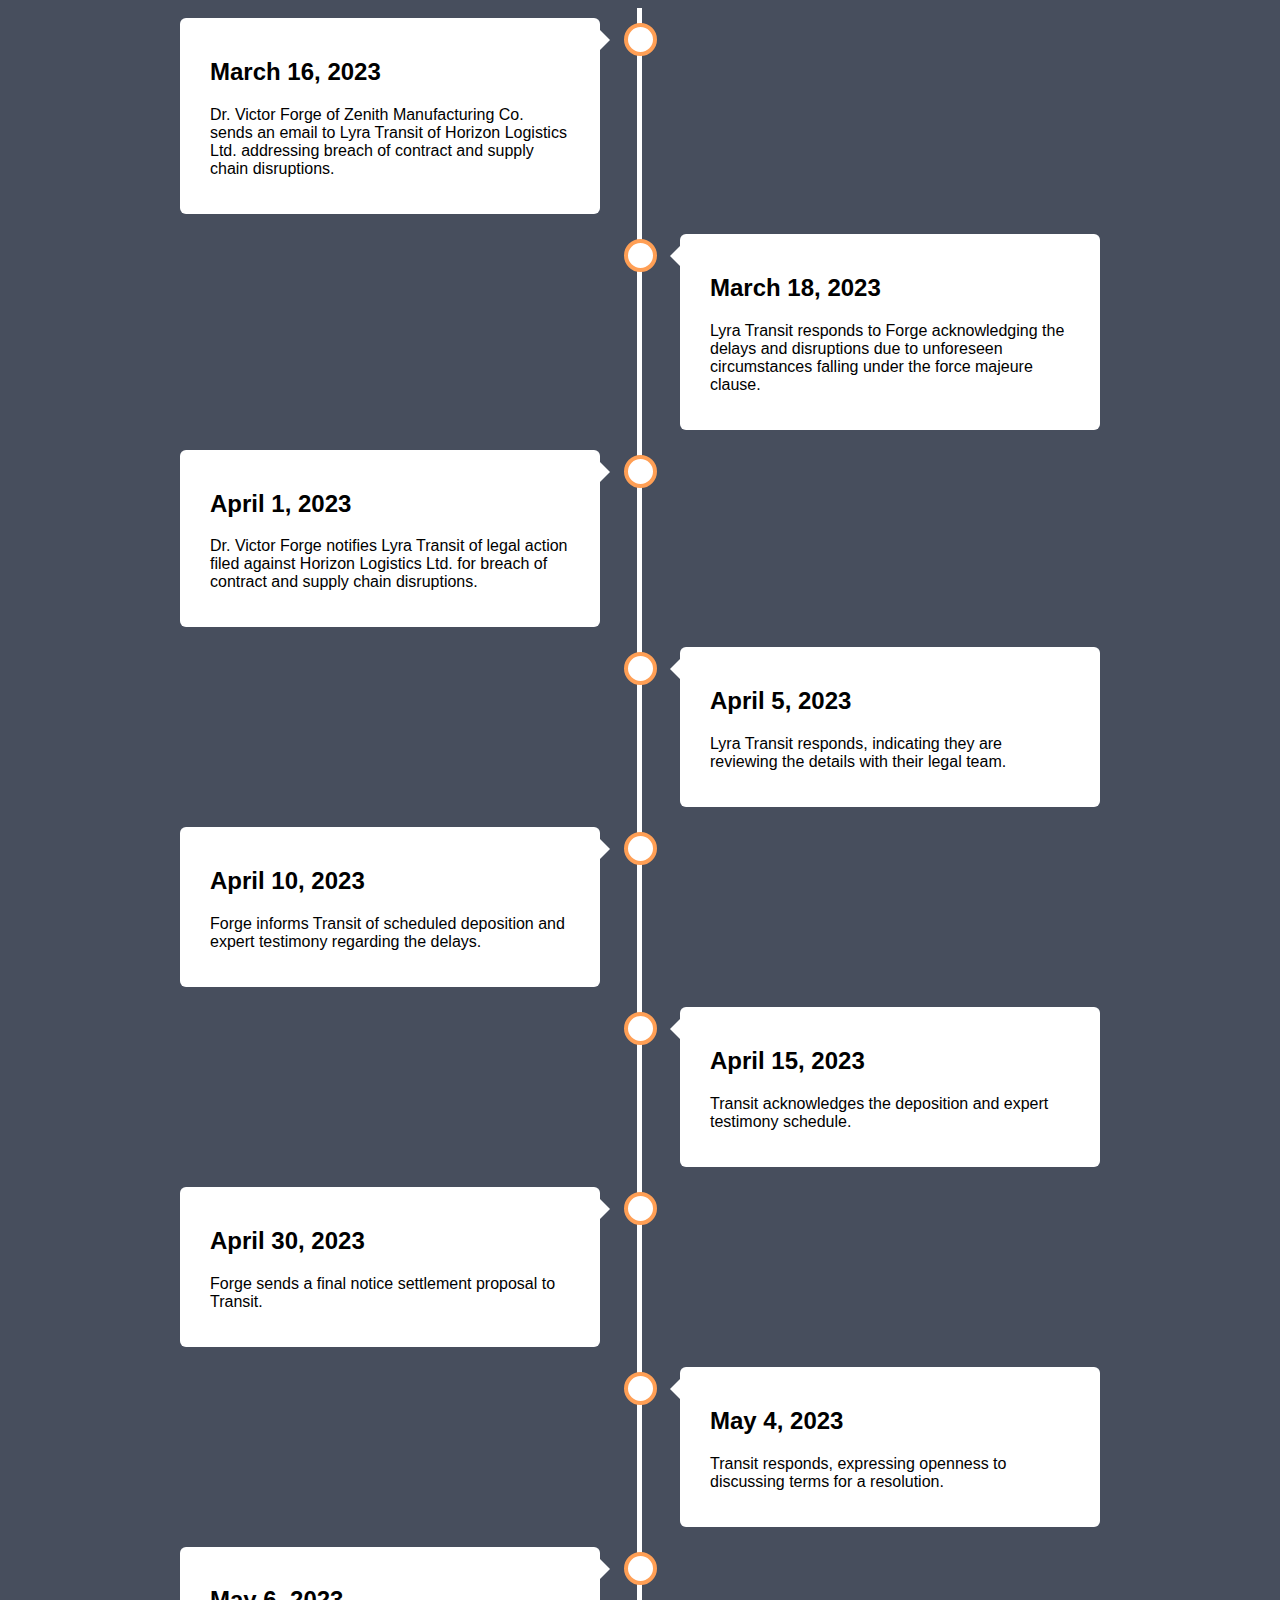
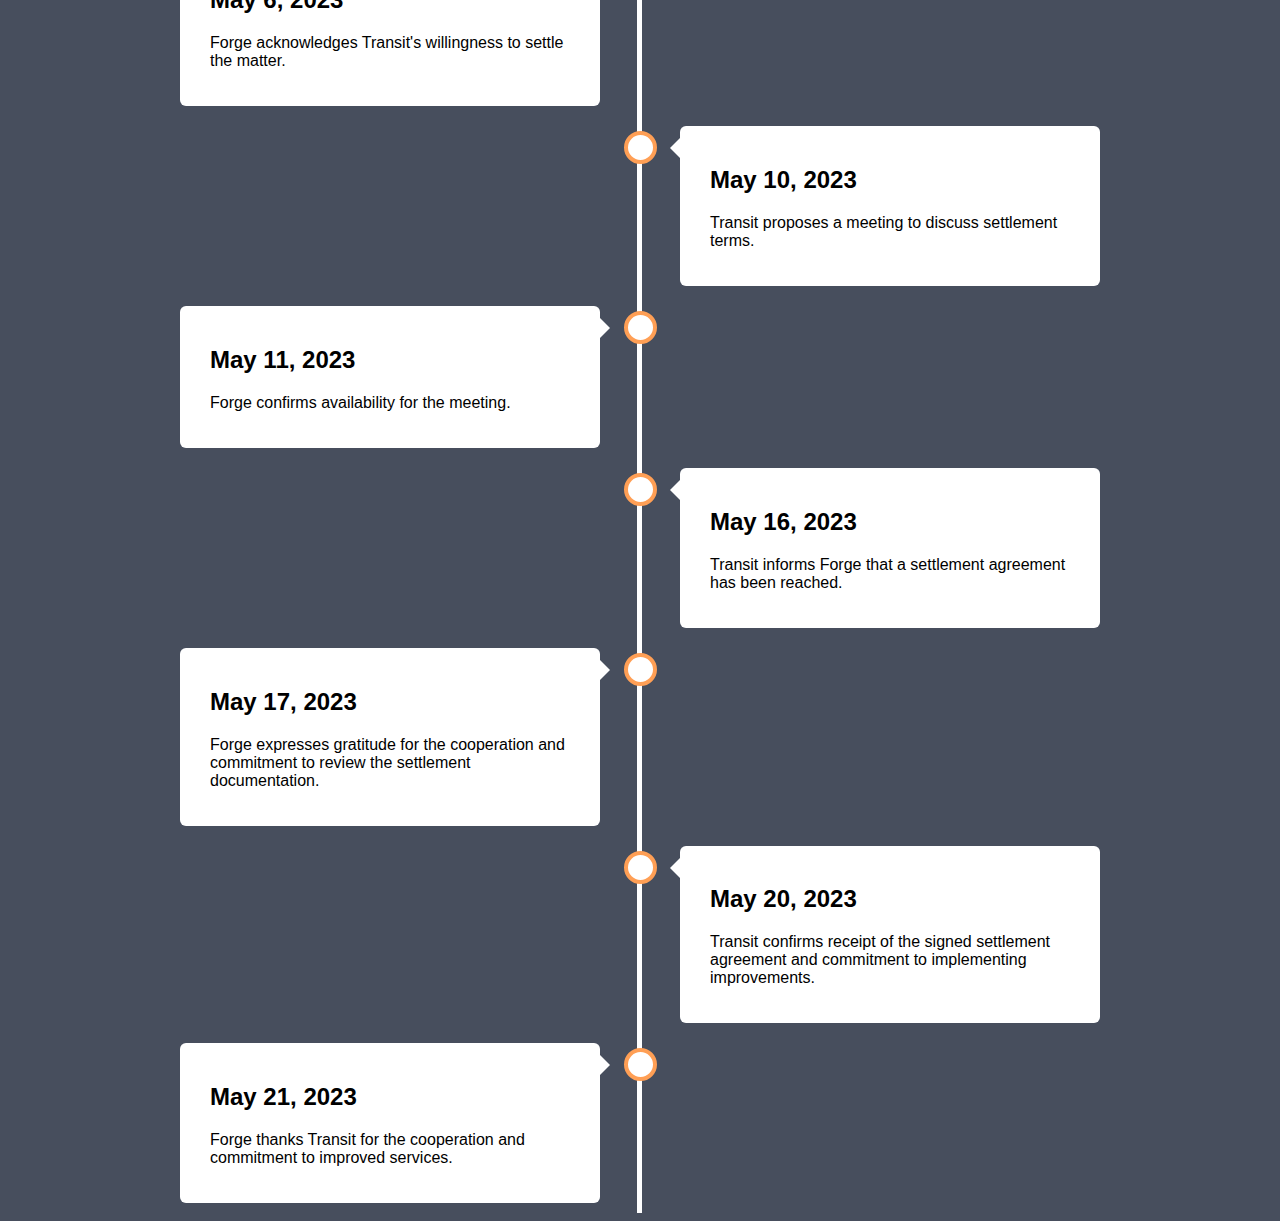
==== ai-web-app/templates/timeline.html @ 3a57e741 "Update timeline.html" ====
<!DOCTYPE html>
<html>
<head>
<meta name="viewport" content="width=device-width, , initial-scale=9.0">
<style>
/*https://www.w3schools.com/howto/howto_css_timeline.asp*/
* {
  box-sizing: border-box;
}

body {
  background-color: #474e5d;
  font-family: Tahoma, sans-serif;
}

/* The actual timeline (the vertical ruler) */
.timeline {
  position: relative;
  max-width: 1000px;
  margin: 0 auto;
}

/* The actual timeline (the vertical ruler) */
.timeline::before {
  content: '';
  position: absolute;
  width: 5px;
  background-color: white;
  top: 0;
  bottom: 0;
  left: 50%;
  margin-left: -3px;
}

/* Container around content */
.container {
  padding: 10px 40px;
  position: relative;
  background-color: inherit;
  width: 50%;
}

/* The circles on the timeline */
.container::after {
  content: '';
  position: absolute;
  width: 25px;
  height: 25px;
  right: -17px;
  background-color: white;
  border: 4px solid #FF9F55;
  top: 15px;
  border-radius: 50%;
  z-index: 1;
}

/* Place the container to the left */
.left {
  left: 0;
}

/* Place the container to the right */
.right {
  left: 50%;
}

/* Add arrows to the left container (pointing right) */
.left::before {
  content: " ";
  height: 0;
  position: absolute;
  top: 22px;
  width: 0;
  z-index: 1;
  right: 30px;
  border: medium solid white;
  border-width: 10px 0 10px 10px;
  border-color: transparent transparent transparent white;
}

/* Add arrows to the right container (pointing left) */
.right::before {
  content: " ";
  height: 0;
  position: absolute;
  top: 22px;
  width: 0;
  z-index: 1;
  left: 30px;
  border: medium solid white;
  border-width: 10px 10px 10px 0;
  border-color: transparent white transparent transparent;
}

/* Fix the circle for containers on the right side */
.right::after {
  left: -16px;
}

/* The actual content */
.content {
  padding: 20px 30px;
  background-color: white;
  position: relative;
  border-radius: 6px;
}

</style>
</head>
<body>

<div class="timeline">
  <div class="container left">
    <div class="content">
      <h2>March 16, 2023</h2>
      <p>Dr. Victor Forge of Zenith Manufacturing Co. sends an email to Lyra Transit of Horizon Logistics Ltd. addressing breach of contract and supply chain disruptions.</p>
    </div>
  </div>
  <div class="container right">
    <div class="content">
      <h2>March 18, 2023</h2>
      <p>Lyra Transit responds to Forge acknowledging the delays and disruptions due to unforeseen circumstances falling under the force majeure clause.</p>
    </div>
  </div>
  <div class="container left">
    <div class="content">
      <h2>April 1, 2023</h2>
      <p>Dr. Victor Forge notifies Lyra Transit of legal action filed against Horizon Logistics Ltd. for breach of contract and supply chain disruptions.</p>
    </div>
  </div>
  <div class="container right">
    <div class="content">
      <h2>April 5, 2023</h2>
      <p>Lyra Transit responds, indicating they are reviewing the details with their legal team.</p>
    </div>
  </div>
  <div class="container left">
    <div class="content">
      <h2>April 10, 2023</h2>
      <p>Forge informs Transit of scheduled deposition and expert testimony regarding the delays.</p>
    </div>
  </div>
  <div class="container right">
    <div class="content">
      <h2>April 15, 2023</h2>
      <p>Transit acknowledges the deposition and expert testimony schedule.</p>
    </div>
  </div>
  <div class="container left">
    <div class="content">
      <h2>April 30, 2023</h2>
      <p>Forge sends a final notice settlement proposal to Transit.</p>
    </div>
  </div>
  <div class="container right">
    <div class="content">
      <h2>May 4, 2023</h2>
      <p>Transit responds, expressing openness to discussing terms for a resolution.</p>
    </div>
  </div>
  <div class="container left">
    <div class="content">
      <h2>May 6, 2023</h2>
      <p>Forge acknowledges Transit's willingness to settle the matter.</p>
    </div>
  </div>
  <div class="container right">
    <div class="content">
      <h2>May 10, 2023</h2>
      <p>Transit proposes a meeting to discuss settlement terms.</p>
    </div>
  </div>
  <div class="container left">
    <div class="content">
      <h2>May 11, 2023</h2>
      <p>Forge confirms availability for the meeting.</p>
    </div>
  </div>
  <div class="container right">
    <div class="content">
      <h2>May 16, 2023</h2>
      <p>Transit informs Forge that a settlement agreement has been reached.</p>
    </div>
  </div>
  <div class="container left">
    <div class="content">
      <h2>May 17, 2023</h2>
      <p>Forge expresses gratitude for the cooperation and commitment to review the settlement documentation.</p>
    </div>
  </div>
  <div class="container right">
    <div class="content">
      <h2>May 20, 2023</h2>
      <p>Transit confirms receipt of the signed settlement agreement and commitment to implementing improvements.</p>
    </div>
  </div>
  <div class="container left">
    <div class="content">
      <h2>May 21, 2023</h2>
      <p>Forge thanks Transit for the cooperation and commitment to improved services.</p>
    </div>
  </div>
</div>

</body>
</html>
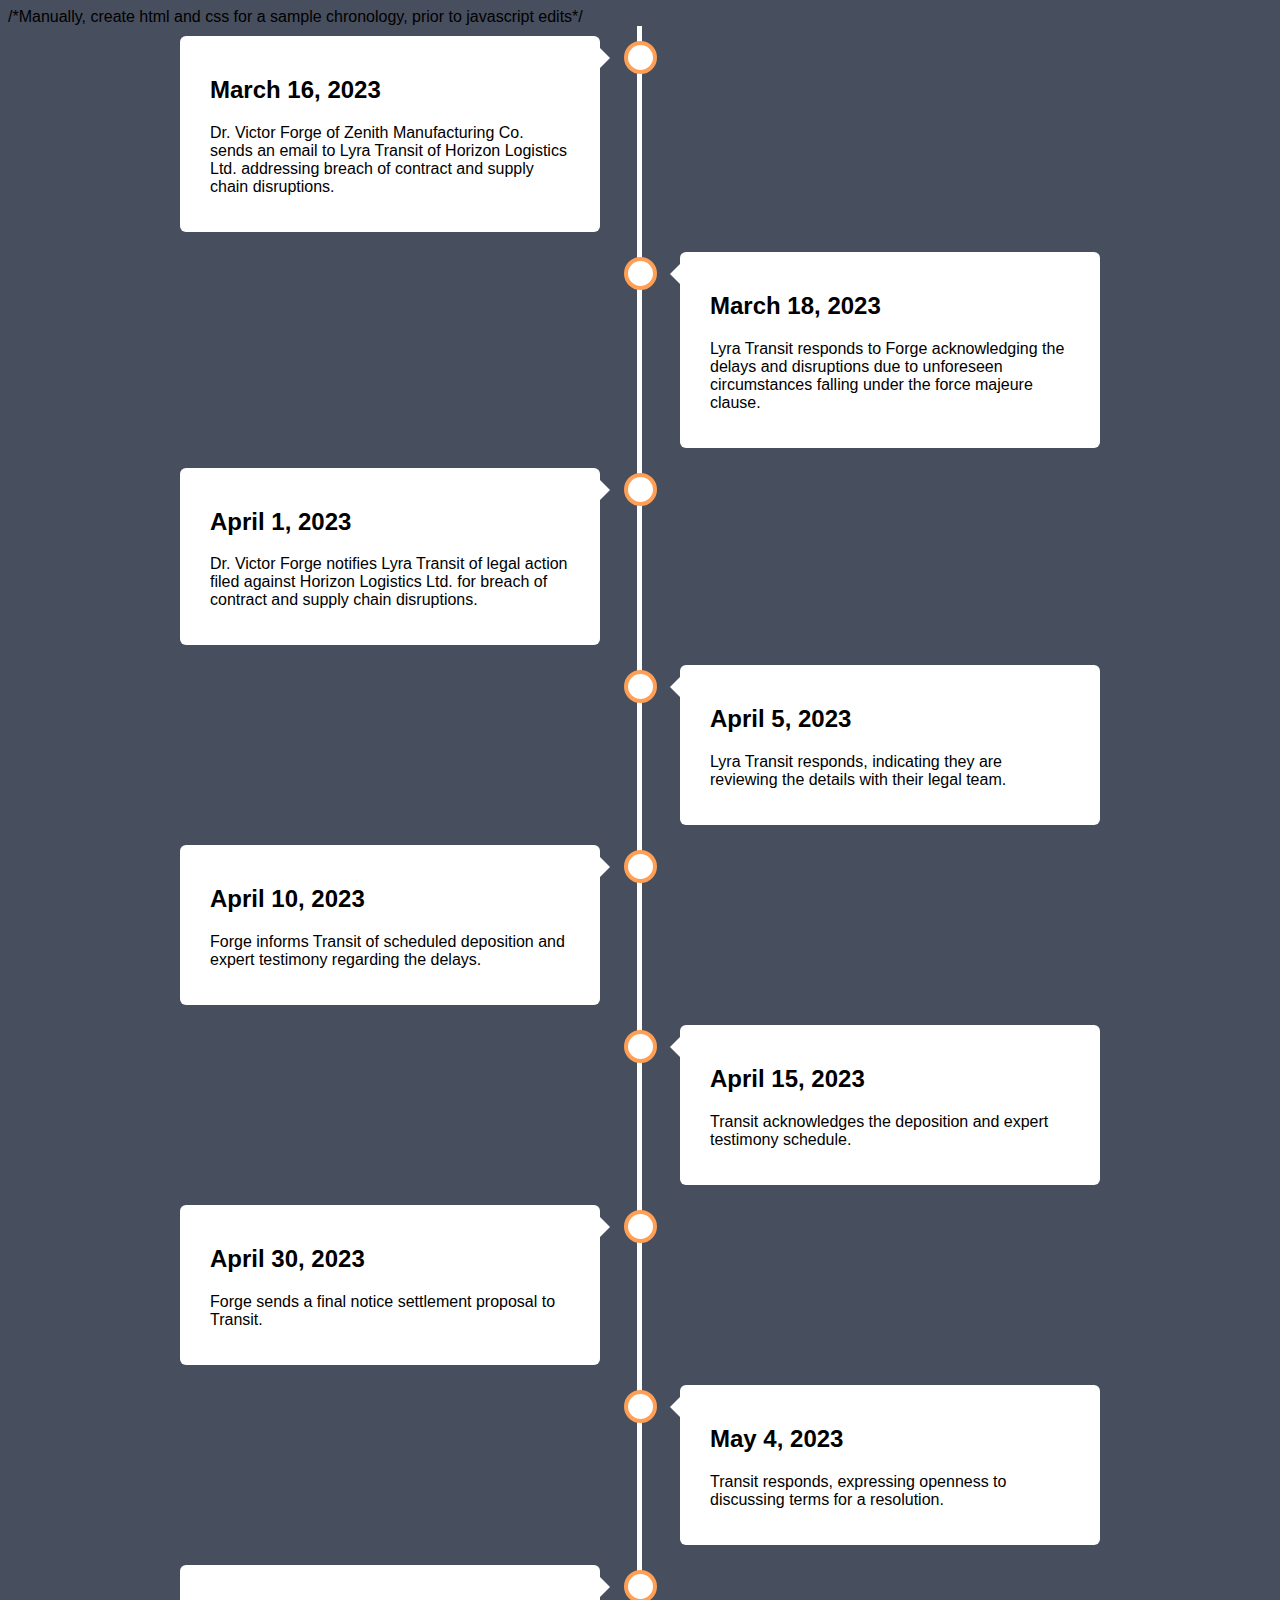
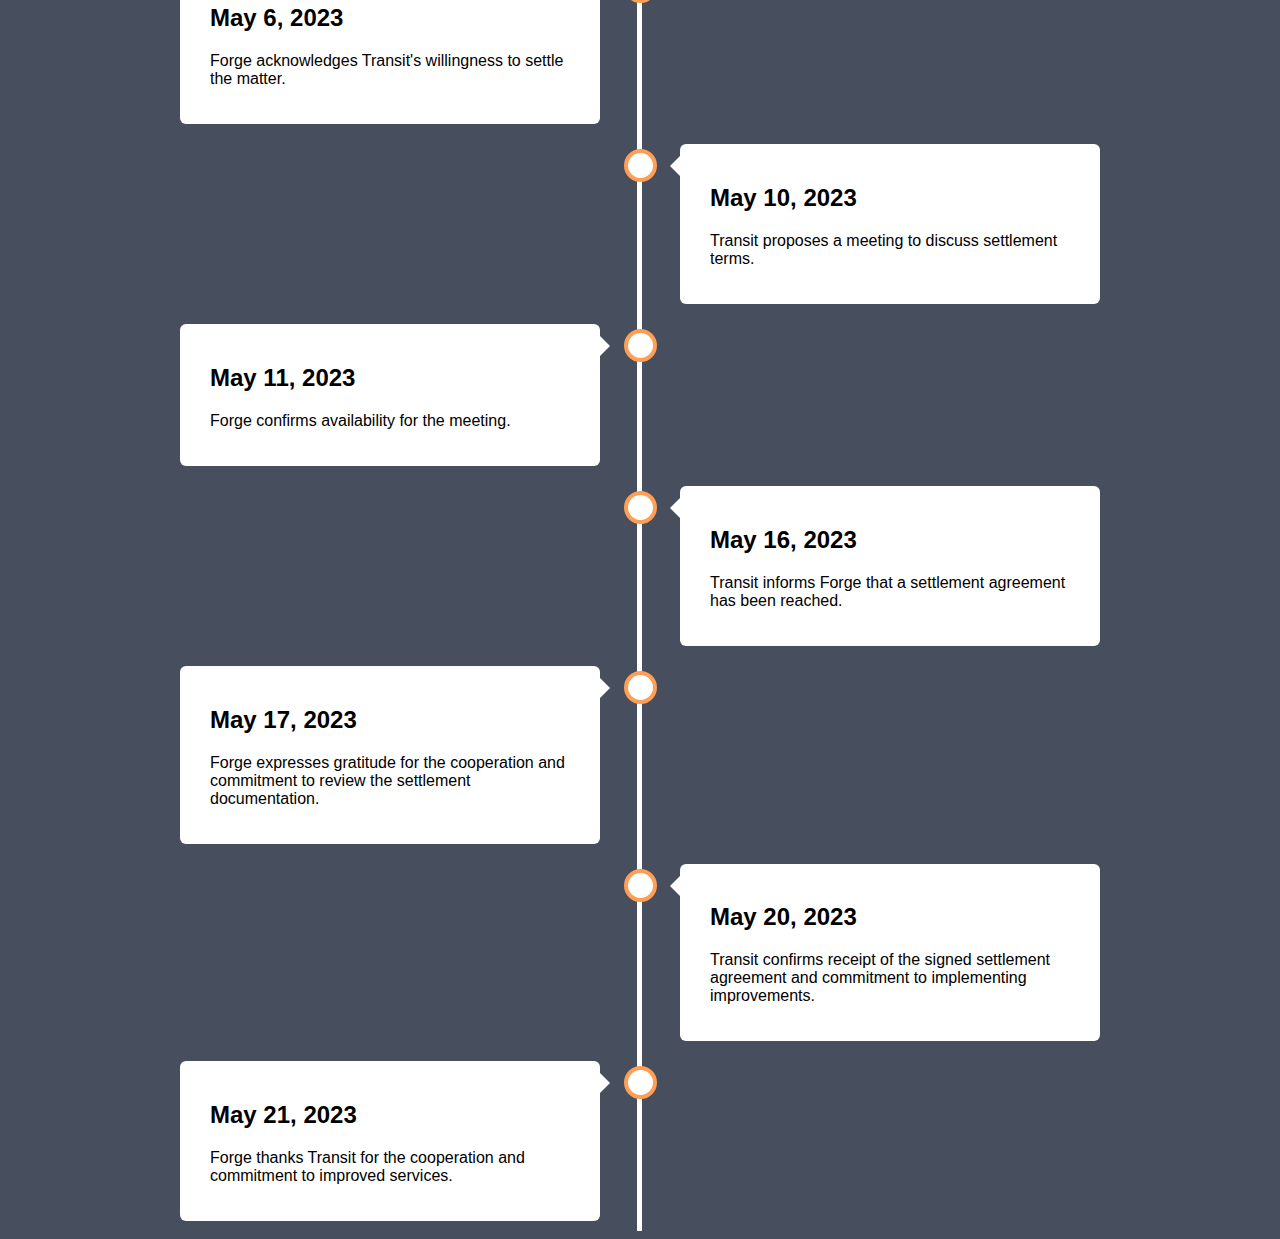
==== commit 92a66a14: "Update timeline.html" ====
--- a/ai-web-app/templates/timeline.html
+++ b/ai-web-app/templates/timeline.html
@@ -1,19 +1,22 @@
+/*Manually, create html and css for a sample chronology, prior to javascript edits*/
 <!DOCTYPE html>
 <html>
 <head>
 <meta name="viewport" content="width=device-width, , initial-scale=9.0">
 <style>
-/*https://www.w3schools.com/howto/howto_css_timeline.asp*/
 * {
   box-sizing: border-box;
 }
+
+/*body tag*/
 
 body {
   background-color: #474e5d;
   font-family: Tahoma, sans-serif;
 }
 
-/* The actual timeline (the vertical ruler) */
+/* The actual timeline (the vertical ruler of the timeline) */
+/*https://www.w3schools.com/howto/howto_css_timeline.asp*/
 .timeline {
   position: relative;
   max-width: 1000px;
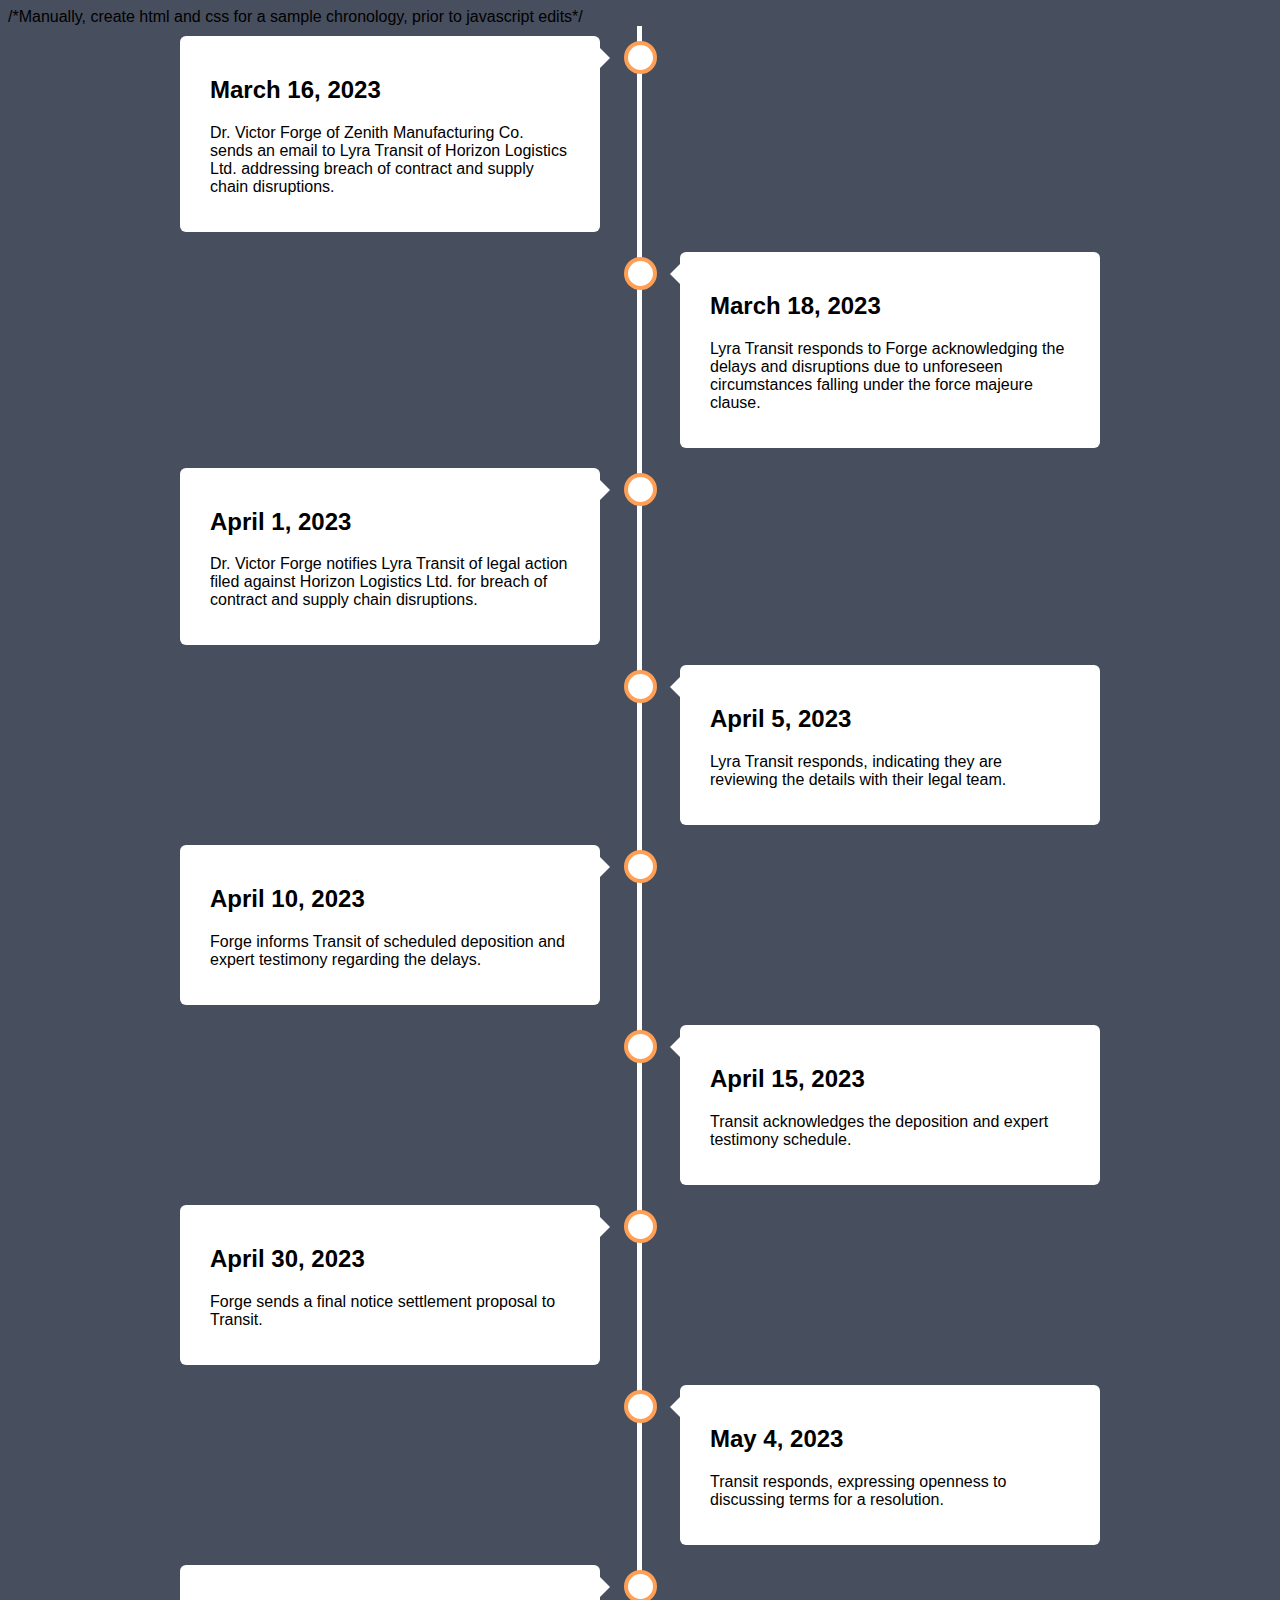
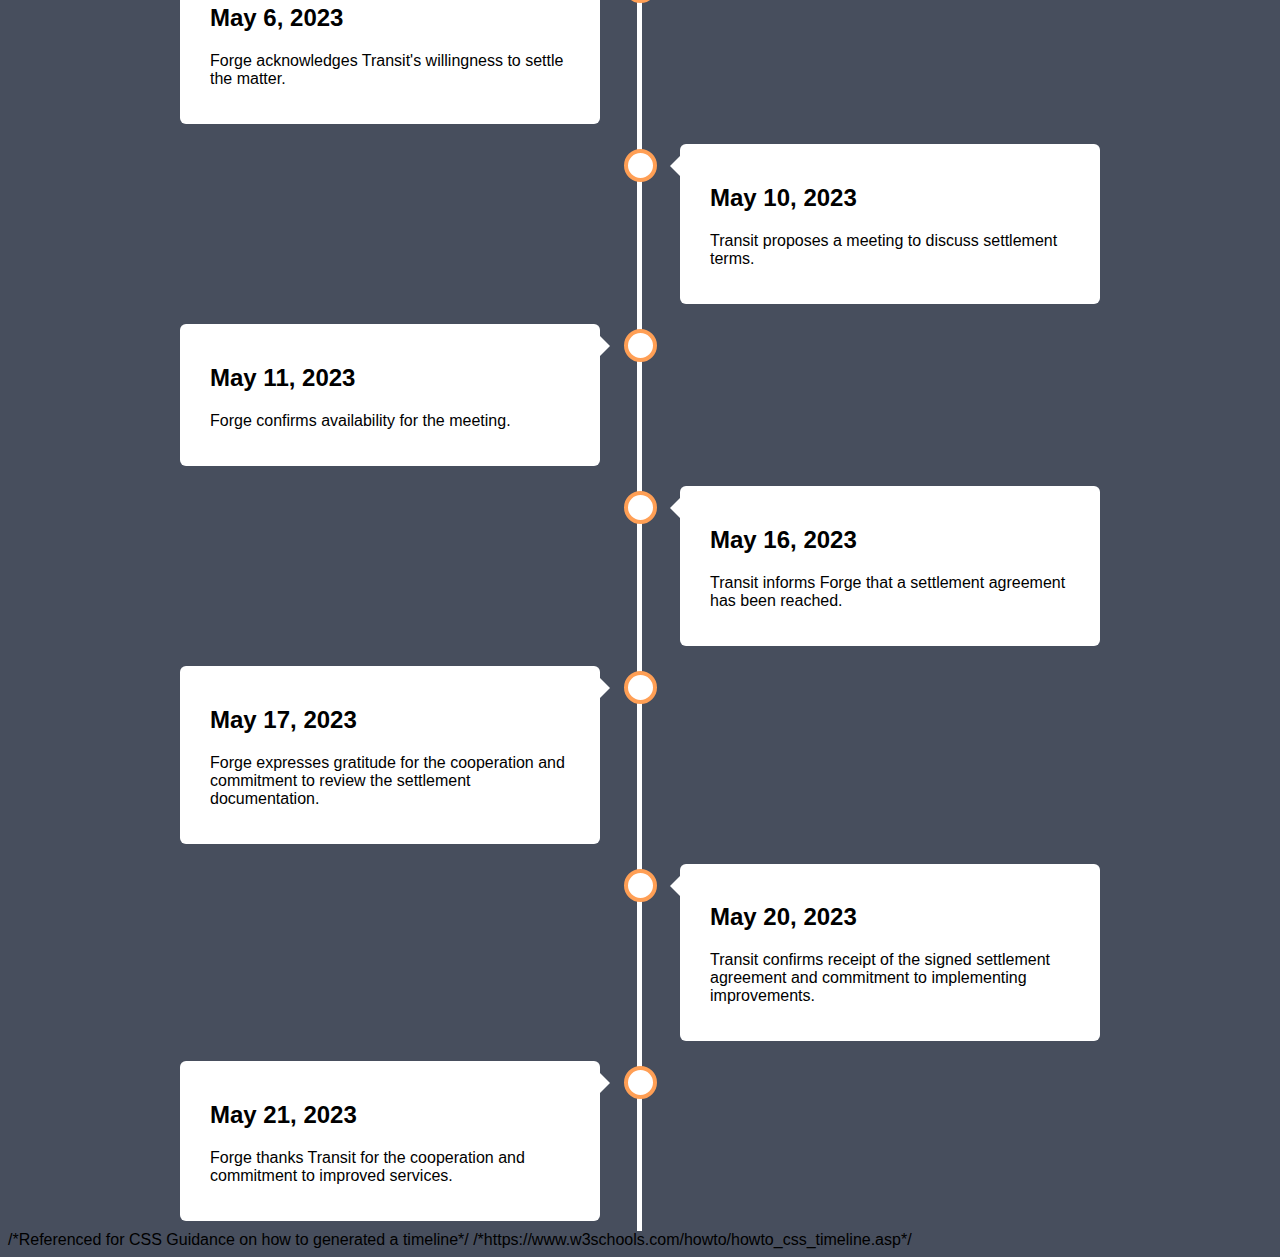
==== commit b65f821e: "added comments for personal understanding" ====
--- a/ai-web-app/templates/timeline.html
+++ b/ai-web-app/templates/timeline.html
@@ -1,4 +1,7 @@
+
 /*Manually, create html and css for a sample chronology, prior to javascript edits*/
+
+
 <!DOCTYPE html>
 <html>
 <head>
@@ -9,14 +12,12 @@
 }
 
 /*body tag*/
-
 body {
   background-color: #474e5d;
   font-family: Tahoma, sans-serif;
 }
 
 /* The actual timeline (the vertical ruler of the timeline) */
-/*https://www.w3schools.com/howto/howto_css_timeline.asp*/
 .timeline {
   position: relative;
   max-width: 1000px;
@@ -207,3 +208,6 @@
 
 </body>
 </html>
+
+/*Referenced for CSS Guidance on how to generated a timeline*/
+/*https://www.w3schools.com/howto/howto_css_timeline.asp*/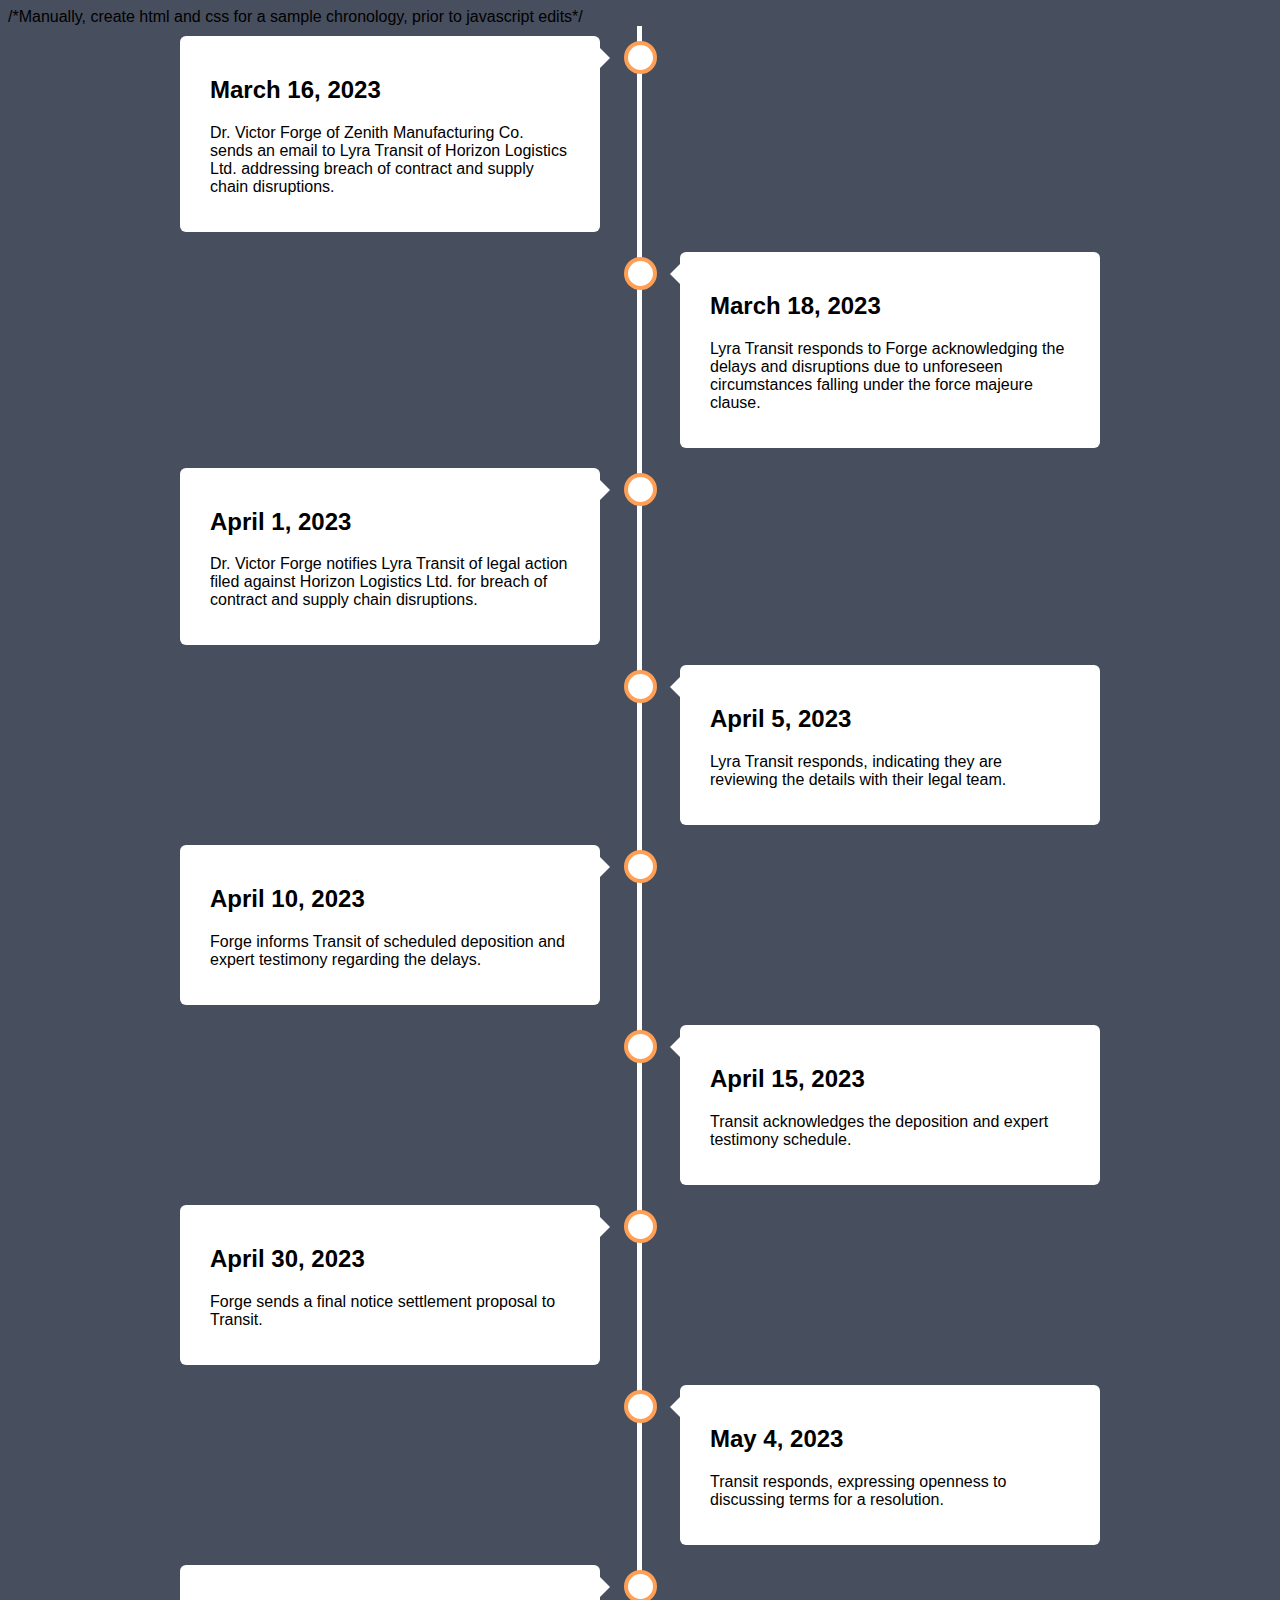
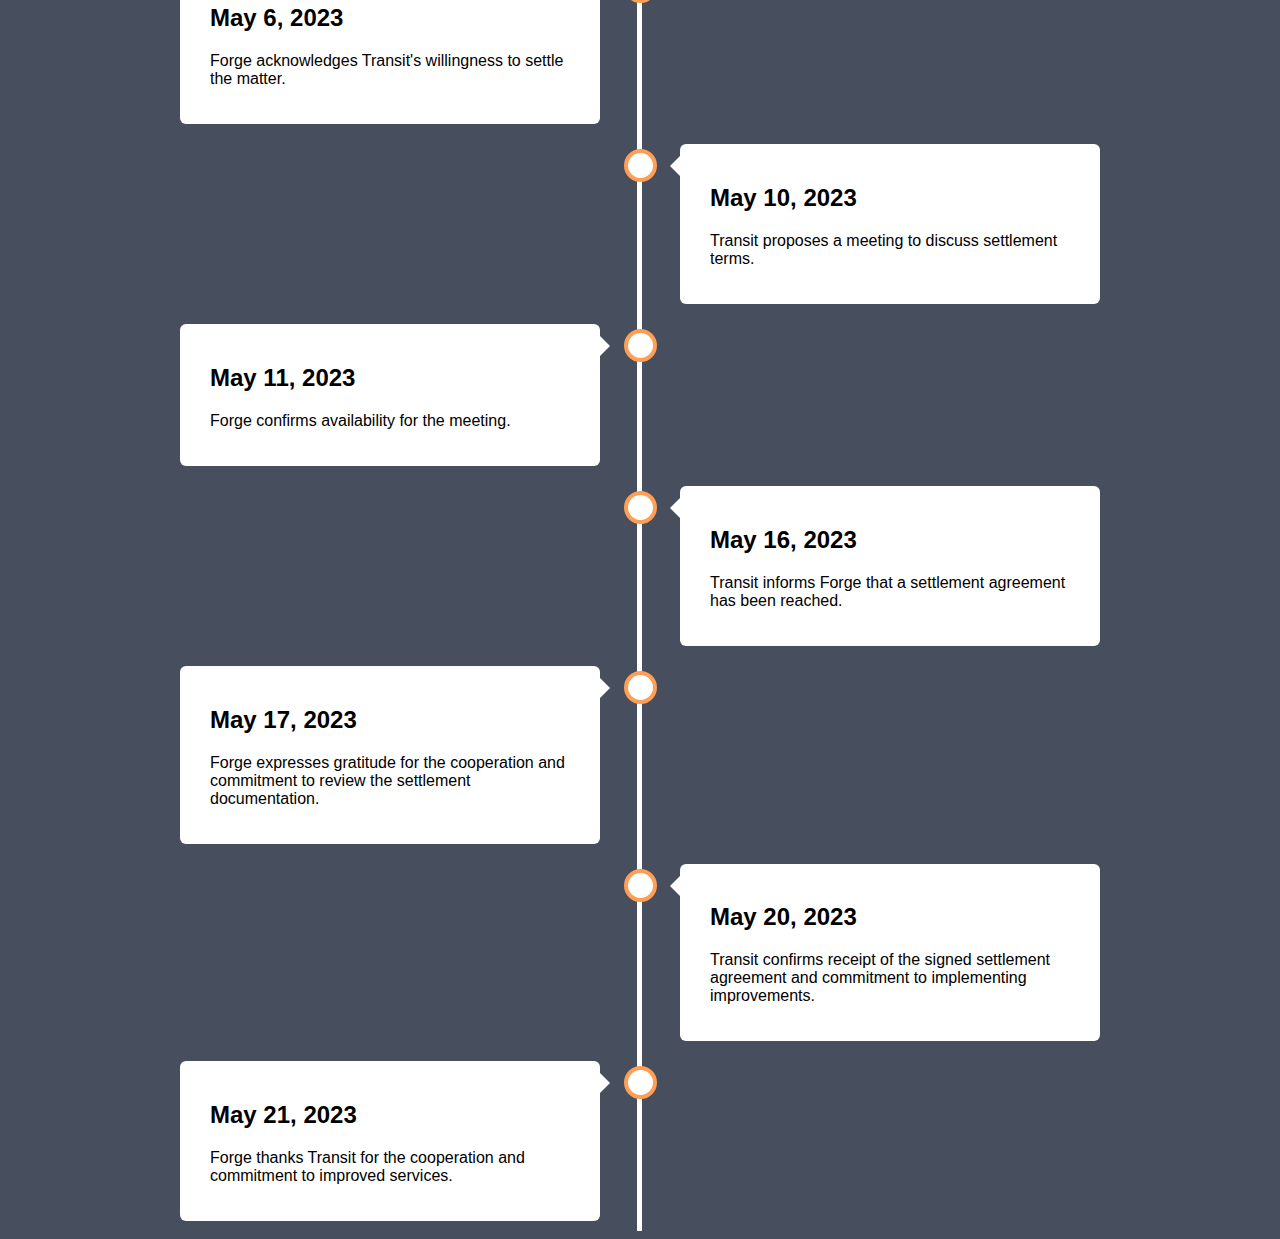
==== commit b8e2ed7e: "small changes" ====
--- a/ai-web-app/templates/timeline.html
+++ b/ai-web-app/templates/timeline.html
@@ -1,6 +1,4 @@
-
 /*Manually, create html and css for a sample chronology, prior to javascript edits*/
-
 
 <!DOCTYPE html>
 <html>
@@ -18,6 +16,8 @@
 }
 
 /* The actual timeline (the vertical ruler of the timeline) */
+/*Referenced for CSS Guidance on how to generated a timeline*/
+/*https://www.w3schools.com/howto/howto_css_timeline.asp*/
 .timeline {
   position: relative;
   max-width: 1000px;
@@ -207,7 +207,4 @@
 </div>
 
 </body>
-</html>
-
-/*Referenced for CSS Guidance on how to generated a timeline*/
-/*https://www.w3schools.com/howto/howto_css_timeline.asp*/+</html>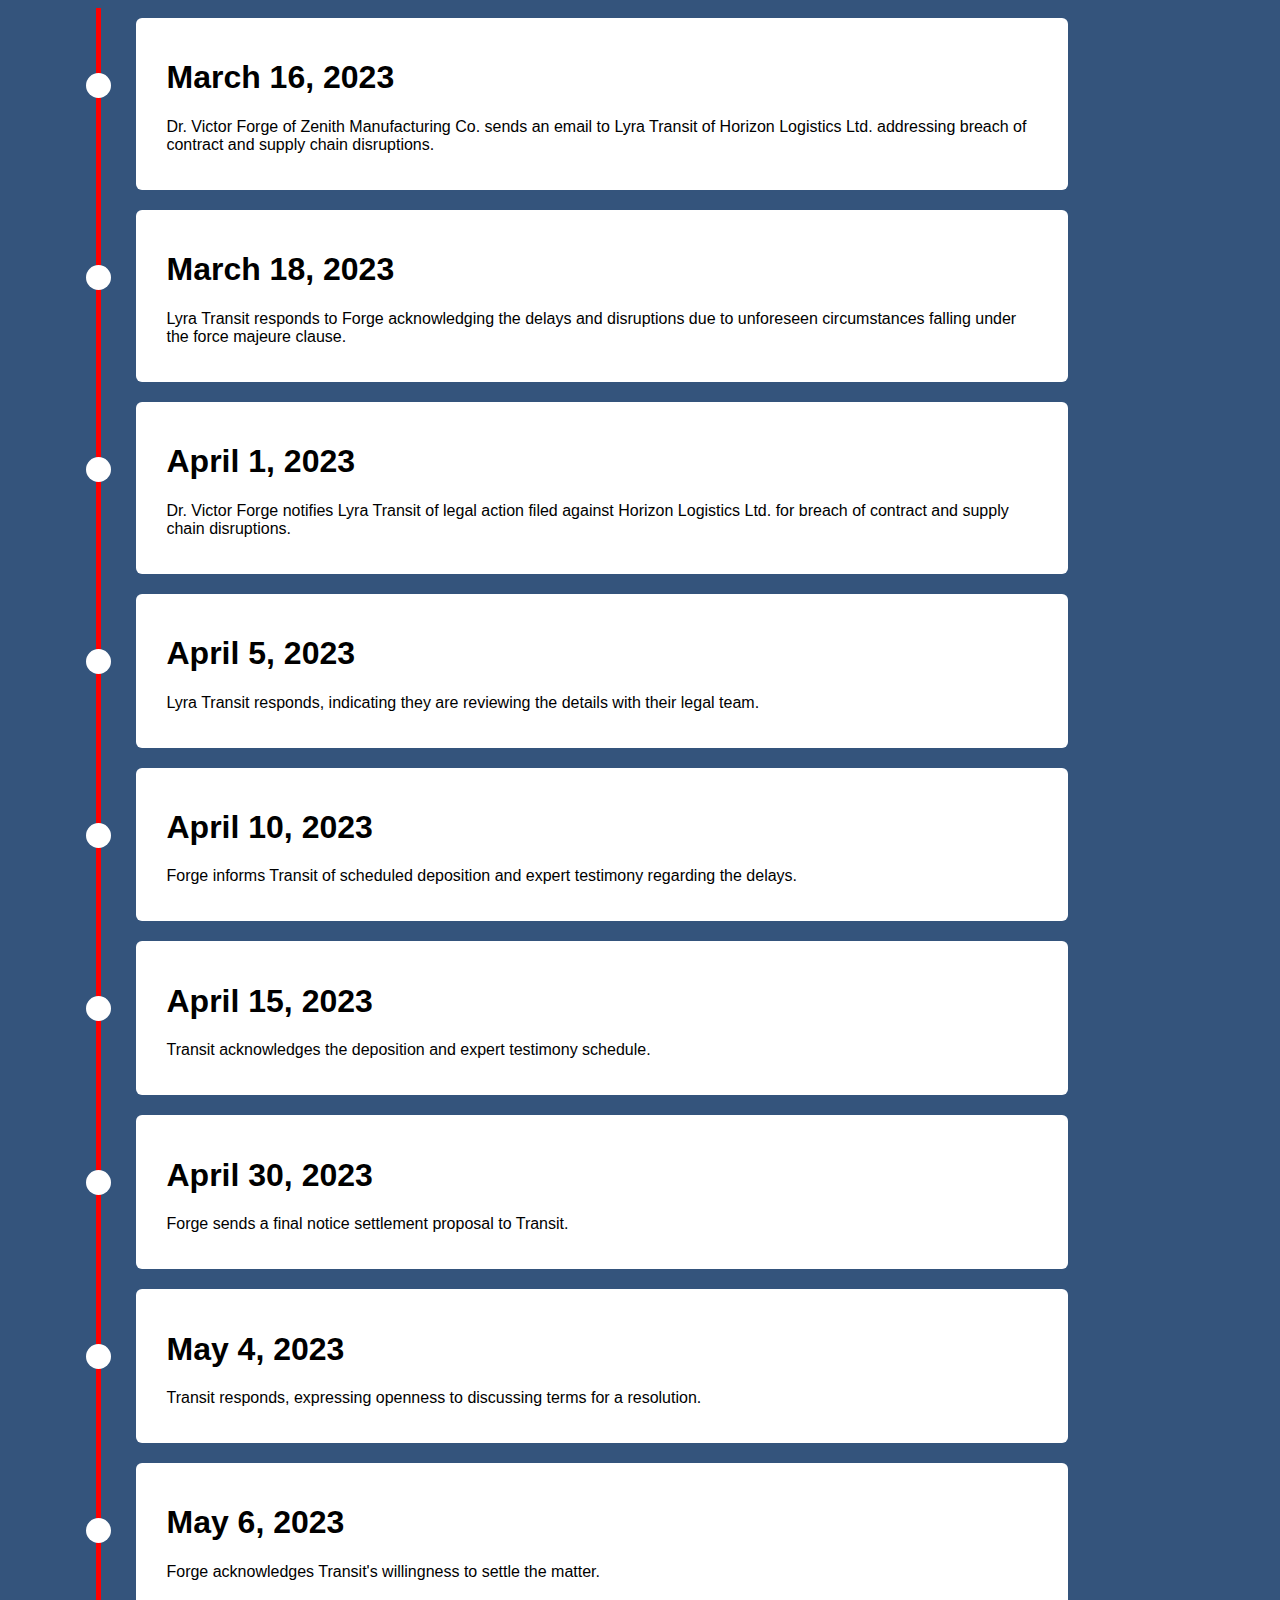
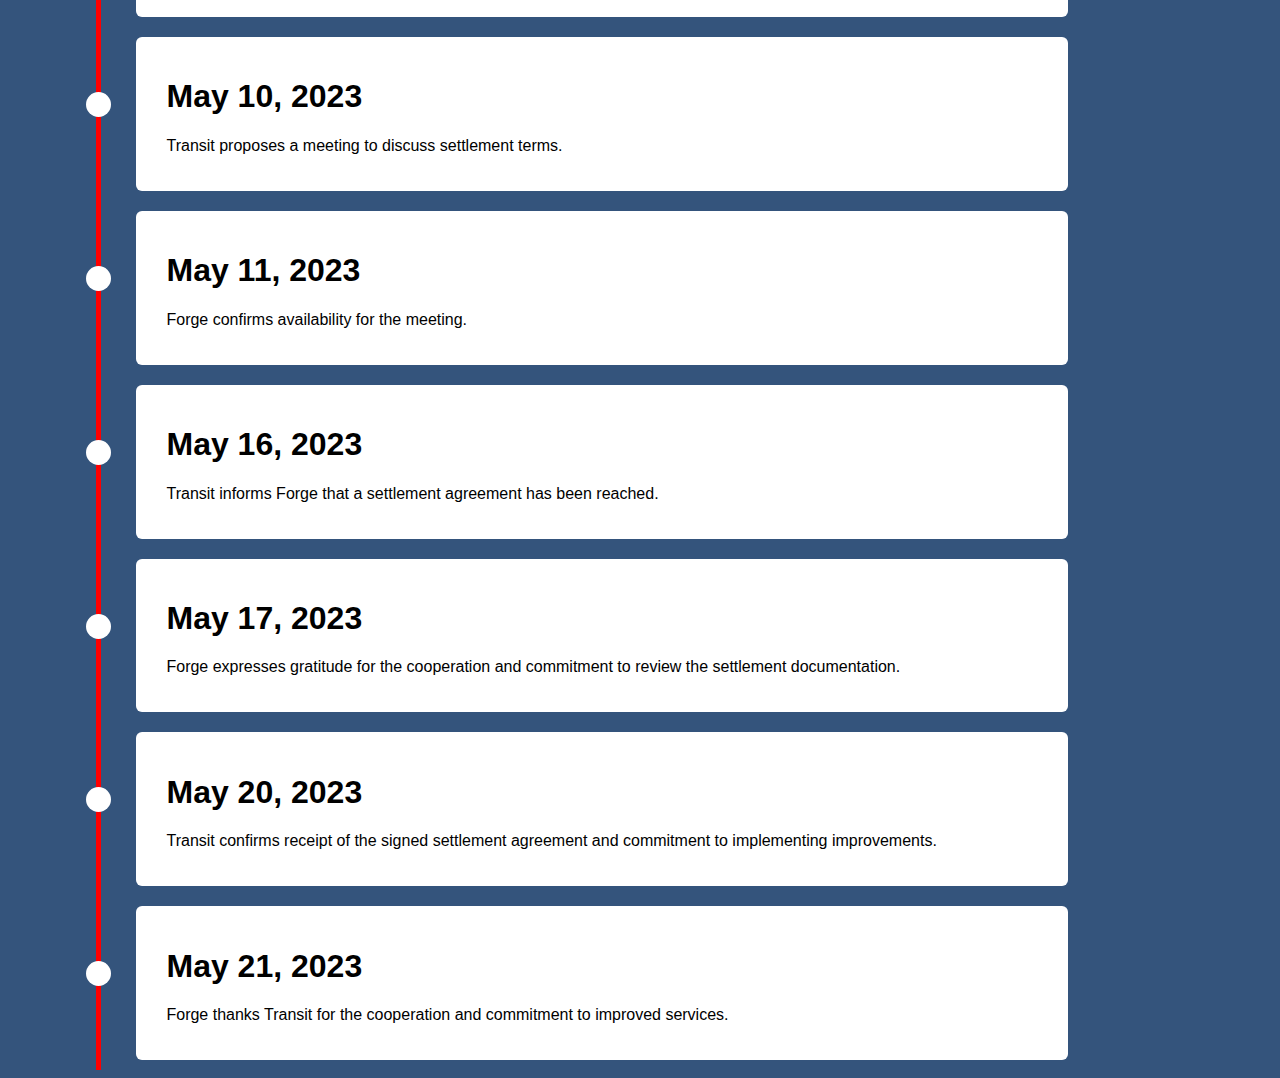
==== commit b39b4cf9: "changed design of timeline" ====
--- a/ai-web-app/templates/timeline.html
+++ b/ai-web-app/templates/timeline.html
@@ -1,4 +1,20 @@
-/*Manually, create html and css for a sample chronology, prior to javascript edits*/
+<!--Copyright (c) 2019 [Alejandro RH]
+ Licensed under the MIT License, with modifications. See LICENSE file for details.
+
+Modified by: Yomna Elmousalami, Tiffany Fu, and Zoey Bailey in 2024
+
+Modified version of the code originally from simple-timeline(https://github.com/aleckrh/simple-timeline/tree/master?tab=MIT-1-ov-file)
+
+Original code: https://github.com/aleckrh/simple-timeline/tree/master?tab=MIT-1-ov-file
+
+Changes made: 
+- Made timeline left-oriented where events are listed vertically instead of left and right
+- Added more events to simulate sample chronology dataset we were given
+- changed background of area surrounding timeline to be blue
+- changed to h1 header-->
+
+<!--Manually, create html and css for a sample chronology, prior to javascript edits-->
+<!--This was created in case javascript wasn't working-->
 
 <!DOCTYPE html>
 <html>
@@ -9,104 +25,61 @@
   box-sizing: border-box;
 }
 
-/*body tag*/
 body {
-  background-color: #474e5d;
+  background-color: #34547c;
   font-family: Tahoma, sans-serif;
 }
 
-/* The actual timeline (the vertical ruler of the timeline) */
-/*Referenced for CSS Guidance on how to generated a timeline*/
-/*https://www.w3schools.com/howto/howto_css_timeline.asp*/
 .timeline {
   position: relative;
-  max-width: 1000px;
   margin: 0 auto;
 }
 
-/* The actual timeline (the vertical ruler) */
-.timeline::before {
+.timeline::after {
   content: '';
   position: absolute;
   width: 5px;
-  background-color: white;
+  background-color: red;
   top: 0;
   bottom: 0;
-  left: 50%;
-  margin-left: -3px;
+  left: 7%;
 }
 
-/* Container around content */
-.container {
+.box {
   padding: 10px 40px;
   position: relative;
-  background-color: inherit;
-  width: 50%;
+  background-color: #34547c;
+  width: 80%;
 }
 
-/* The circles on the timeline */
-.container::after {
+.box::after {
   content: '';
   position: absolute;
   width: 25px;
   height: 25px;
   right: -17px;
   background-color: white;
-  border: 4px solid #FF9F55;
-  top: 15px;
+  top: 65px;
   border-radius: 50%;
   z-index: 1;
 }
 
-/* Place the container to the left */
-.left {
-  left: 0;
+.right {
+  left: 7%;
 }
 
-/* Place the container to the right */
-.right {
-  left: 50%;
+.right::after {
+  left: -10px;
 }
 
-/* Add arrows to the left container (pointing right) */
-.left::before {
-  content: " ";
-  height: 0;
-  position: absolute;
-  top: 22px;
-  width: 0;
-  z-index: 1;
-  right: 30px;
-  border: medium solid white;
-  border-width: 10px 0 10px 10px;
-  border-color: transparent transparent transparent white;
-}
-
-/* Add arrows to the right container (pointing left) */
-.right::before {
-  content: " ";
-  height: 0;
-  position: absolute;
-  top: 22px;
-  width: 0;
-  z-index: 1;
-  left: 30px;
-  border: medium solid white;
-  border-width: 10px 10px 10px 0;
-  border-color: transparent white transparent transparent;
-}
-
-/* Fix the circle for containers on the right side */
-.right::after {
-  left: -16px;
-}
-
-/* The actual content */
-.content {
+/*Where content box and border colors were adjusted*/
+.event {
   padding: 20px 30px;
   background-color: white;
+  color: black;
   position: relative;
   border-radius: 6px;
+  border: 3px red;
 }
 
 </style>
@@ -114,93 +87,93 @@
 <body>
 
 <div class="timeline">
-  <div class="container left">
-    <div class="content">
-      <h2>March 16, 2023</h2>
+  <div class="box right">
+    <div class="event">
+      <h1>March 16, 2023</h1>
       <p>Dr. Victor Forge of Zenith Manufacturing Co. sends an email to Lyra Transit of Horizon Logistics Ltd. addressing breach of contract and supply chain disruptions.</p>
     </div>
   </div>
-  <div class="container right">
-    <div class="content">
-      <h2>March 18, 2023</h2>
+  <div class="box right">
+    <div class="event">
+      <h1>March 18, 2023</h1>
       <p>Lyra Transit responds to Forge acknowledging the delays and disruptions due to unforeseen circumstances falling under the force majeure clause.</p>
     </div>
   </div>
-  <div class="container left">
-    <div class="content">
-      <h2>April 1, 2023</h2>
+  <div class="box right">
+    <div class="event">
+      <h1>April 1, 2023</h1>
       <p>Dr. Victor Forge notifies Lyra Transit of legal action filed against Horizon Logistics Ltd. for breach of contract and supply chain disruptions.</p>
     </div>
   </div>
-  <div class="container right">
-    <div class="content">
-      <h2>April 5, 2023</h2>
+  <div class="box right">
+    <div class="event">
+      <h1>April 5, 2023</h1>
       <p>Lyra Transit responds, indicating they are reviewing the details with their legal team.</p>
     </div>
   </div>
-  <div class="container left">
-    <div class="content">
-      <h2>April 10, 2023</h2>
+  <div class="box right">
+    <div class="event">
+      <h1>April 10, 2023</h1>
       <p>Forge informs Transit of scheduled deposition and expert testimony regarding the delays.</p>
     </div>
   </div>
-  <div class="container right">
-    <div class="content">
-      <h2>April 15, 2023</h2>
+  <div class="box right">
+    <div class="event">
+      <h1>April 15, 2023</h1>
       <p>Transit acknowledges the deposition and expert testimony schedule.</p>
     </div>
   </div>
-  <div class="container left">
-    <div class="content">
-      <h2>April 30, 2023</h2>
+  <div class="box right">
+    <div class="event">
+      <h1>April 30, 2023</h1>
       <p>Forge sends a final notice settlement proposal to Transit.</p>
     </div>
   </div>
-  <div class="container right">
-    <div class="content">
-      <h2>May 4, 2023</h2>
+  <div class="box right">
+    <div class="event">
+      <h1>May 4, 2023</h1>
       <p>Transit responds, expressing openness to discussing terms for a resolution.</p>
     </div>
   </div>
-  <div class="container left">
-    <div class="content">
-      <h2>May 6, 2023</h2>
+  <div class= "box right">
+    <div class="event">
+      <h1>May 6, 2023</h1>
       <p>Forge acknowledges Transit's willingness to settle the matter.</p>
     </div>
   </div>
-  <div class="container right">
-    <div class="content">
-      <h2>May 10, 2023</h2>
+  <div class="box right">
+    <div class="event">
+      <h1>May 10, 2023</h1>
       <p>Transit proposes a meeting to discuss settlement terms.</p>
     </div>
   </div>
-  <div class="container left">
-    <div class="content">
-      <h2>May 11, 2023</h2>
+  <div class="box right">
+    <div class="event">
+      <h1>May 11, 2023</h1>
       <p>Forge confirms availability for the meeting.</p>
     </div>
   </div>
-  <div class="container right">
-    <div class="content">
-      <h2>May 16, 2023</h2>
+  <div class="box right">
+    <div class="event">
+      <h1>May 16, 2023</h1>
       <p>Transit informs Forge that a settlement agreement has been reached.</p>
     </div>
   </div>
-  <div class="container left">
-    <div class="content">
-      <h2>May 17, 2023</h2>
+  <div class="box right">
+    <div class="event">
+      <h1>May 17, 2023</h1>
       <p>Forge expresses gratitude for the cooperation and commitment to review the settlement documentation.</p>
     </div>
   </div>
-  <div class="container right">
-    <div class="content">
-      <h2>May 20, 2023</h2>
+  <div class="box right">
+    <div class="event">
+      <h1>May 20, 2023</h1>
       <p>Transit confirms receipt of the signed settlement agreement and commitment to implementing improvements.</p>
     </div>
   </div>
-  <div class="container left">
-    <div class="content">
-      <h2>May 21, 2023</h2>
+  <div class="box right">
+    <div class="event">
+      <h1>May 21, 2023</h1>
       <p>Forge thanks Transit for the cooperation and commitment to improved services.</p>
     </div>
   </div>
